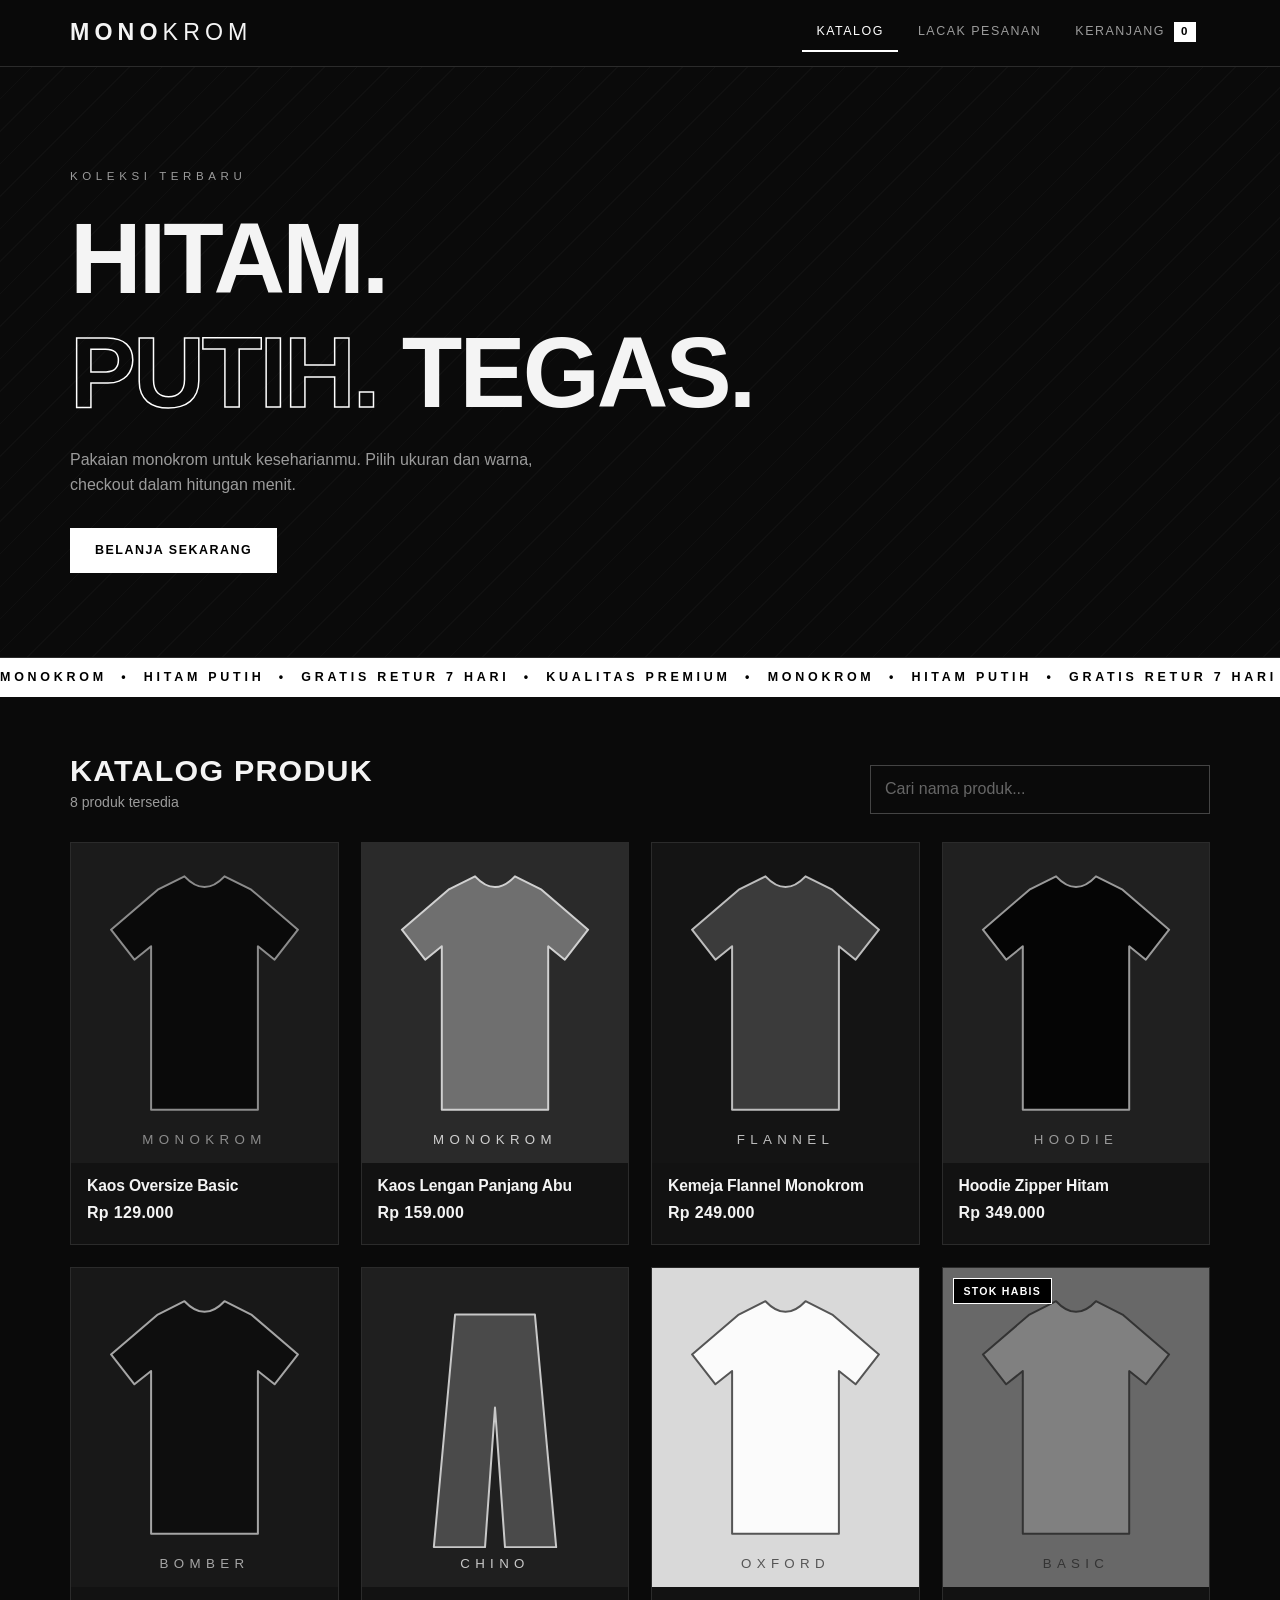
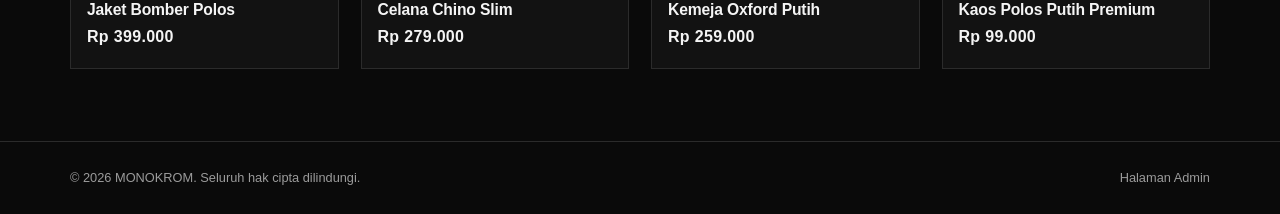
==== index.html @ c2c03dd7 "HTML CSS JAVASCRIPT" ====
<!DOCTYPE html>
<html lang="id">
<head>
  <meta charset="UTF-8">
  <meta name="viewport" content="width=device-width, initial-scale=1">
  <title>MONOKROM — Toko Baju Online</title>
  <link rel="stylesheet" href="style.css">
</head>
<body>

<header class="topbar">
  <div class="wrap bar">
    <a href="#katalog" class="brand">MONO<span>KROM</span></a>
    <nav class="nav">
      <a href="#katalog" data-route="katalog">Katalog</a>
      <a href="#pesanan" data-route="pesanan">Lacak Pesanan</a>
      <a href="#keranjang" data-route="keranjang">Keranjang <b id="cartCount">0</b></a>
    </nav>
  </div>
</header>

<main>

  <!-- ===== UC-01: KATALOG ===== -->
  <section id="view-katalog" class="view">
    <div class="hero">
      <div class="wrap">
        <small>Koleksi Terbaru</small>
        <h1>Hitam.<br><em>Putih.</em> Tegas.</h1>
        <p>Pakaian monokrom untuk keseharianmu. Pilih ukuran dan warna, checkout dalam hitungan menit.</p>
        <button class="btn btn-primary" id="btnShop">Belanja Sekarang</button>
      </div>
    </div>
    <div class="strip"><div id="strip"></div></div>

    <div class="section" id="produk">
      <div class="wrap">
        <div class="sec-head">
          <div>
            <h2>Katalog Produk</h2>
            <p id="resultInfo"></p>
          </div>
          <form class="search" id="searchForm" autocomplete="off">
            <input type="search" id="search" placeholder="Cari nama produk...">
          </form>
        </div>
        <div class="grid" id="productGrid"></div>
        <div class="empty hidden" id="noResult">
          <h3>Produk tidak ditemukan</h3>
          <p>Coba gunakan kata kunci lain.</p>
        </div>
      </div>
    </div>
  </section>

  <!-- ===== UC-02: KERANJANG ===== -->
  <section id="view-keranjang" class="view hidden">
    <div class="wrap page">
      <h1>Keranjang</h1>
      <p class="sub">Atur jumlah produk sebelum checkout.</p>
      <div class="layout">
        <div class="panel" id="cartBody"></div>
        <aside class="panel sticky" id="cartSummary">
          <h3>Ringkasan</h3>
          <div class="sum-line"><span>Total Item</span><span id="cartItems">0</span></div>
          <div class="sum-total"><span>Total</span><span id="cartTotal">Rp 0</span></div>
          <a href="#checkout" class="btn btn-primary btn-block" id="btnToCheckout">Lanjut Checkout</a>
          <a href="#katalog" class="btn btn-ghost btn-block" style="margin-top:10px">Lanjut Belanja</a>
        </aside>
      </div>
    </div>
  </section>

  <!-- ===== UC-03: CHECKOUT ===== -->
  <section id="view-checkout" class="view hidden">
    <div class="wrap page">
      <h1>Checkout</h1>
      <p class="sub">Isi data pemesanan dan pilih metode pembayaran.</p>
      <div class="notice warn hidden" id="stockAlert"></div>
      <form id="checkoutForm" novalidate>
        <div class="layout">
          <div class="panel">
            <h3>Data Pemesanan</h3>
            <div class="field" data-field="name">
              <label for="cName">Nama Lengkap</label>
              <input type="text" id="cName" placeholder="Nama penerima">
              <small class="err" data-err="name"></small>
            </div>
            <div class="field" data-field="phone">
              <label for="cPhone">Nomor HP</label>
              <input type="tel" id="cPhone" placeholder="081234567890">
              <small class="err" data-err="phone"></small>
            </div>
            <div class="field" data-field="address">
              <label for="cAddress">Alamat Pengiriman</label>
              <textarea id="cAddress" placeholder="Jalan, nomor, kelurahan, kota, provinsi, kode pos"></textarea>
              <small class="err" data-err="address"></small>
            </div>
            <div class="field" data-field="payment">
              <span class="lbl">Metode Pembayaran</span>
              <div class="pay">
                <label><input type="radio" name="payment" value="Transfer Bank"><span>Transfer Bank<small>Instruksi transfer dikirim setelah pesanan dibuat.</small></span></label>
                <label><input type="radio" name="payment" value="E-Wallet"><span>E-Wallet<small>OVO, GoPay, DANA, ShopeePay.</small></span></label>
                <label><input type="radio" name="payment" value="Bayar di Tempat (COD)"><span>Bayar di Tempat (COD)<small>Bayar tunai saat pesanan tiba.</small></span></label>
              </div>
              <small class="err" data-err="payment"></small>
            </div>
          </div>
          <aside class="panel sticky">
            <h3>Ringkasan Pesanan</h3>
            <div id="checkoutSummary"></div>
            <div class="sum-total"><span>Total</span><span id="checkoutTotal">Rp 0</span></div>
            <button type="submit" class="btn btn-primary btn-block">Buat Pesanan</button>
            <a href="#keranjang" class="btn btn-ghost btn-block" style="margin-top:10px">Kembali ke Keranjang</a>
          </aside>
        </div>
      </form>
    </div>
  </section>

  <!-- ===== Sukses ===== -->
  <section id="view-sukses" class="view hidden">
    <div class="wrap page">
      <div class="panel success" id="successBody"></div>
    </div>
  </section>

  <!-- ===== UC-04: LACAK PESANAN ===== -->
  <section id="view-pesanan" class="view hidden">
    <div class="wrap page">
      <h1>Lacak Pesanan</h1>
      <p class="sub">Masukkan nomor pesanan untuk melihat status pesananmu.</p>
      <form class="track-form" id="trackForm" autocomplete="off">
        <input type="text" id="trackInput" placeholder="Contoh: MK-XXXXXXXX">
        <button class="btn btn-primary" type="submit">Cari</button>
      </form>
      <div id="trackResult" style="margin-top:30px"></div>
    </div>
  </section>

</main>

<footer class="foot">
  <div class="wrap">
    <span>&copy; 2026 MONOKROM. Seluruh hak cipta dilindungi.</span>
    <a href="admin.html">Halaman Admin</a>
  </div>
</footer>

<!-- Modal detail produk -->
<div class="modal" id="modal">
  <div class="modal-box">
    <button class="modal-close" id="modalClose" aria-label="Tutup">&times;</button>
    <div id="modalBody"></div>
  </div>
</div>

<div class="toast" id="toast"></div>

<script src="https://cdnjs.cloudflare.com/ajax/libs/jquery/3.7.1/jquery.min.js"></script>
<script src="store.js"></script>
<script src="customer.js"></script>
</body>
</html>
---- style.css ----
/* ==========================================================
   MONOKROM - Tema hitam putih (dominan hitam)
   ========================================================== */
:root {
    --bg: #0a0a0a;
    --bg2: #121212;
    --bg3: #1a1a1a;
    --line: #2b2b2b;
    --line2: #444;
    --text: #f4f4f4;
    --muted: #9b9b9b;
    --white: #ffffff;
    --err: #ff6b6b;
    --font: 'Helvetica Neue', Helvetica, Arial, sans-serif;
}

* {
    box-sizing: border-box;
    margin: 0;
    padding: 0;
}

html {
    scroll-behavior: smooth;
}

body {
    background: var(--bg);
    color: var(--text);
    font-family: var(--font);
    line-height: 1.55;
    -webkit-font-smoothing: antialiased;
    min-height: 100vh;
    display: flex;
    flex-direction: column;
}

body.noscroll {
    overflow: hidden;
}

main {
    flex: 1;
}

img {
    display: block;
    max-width: 100%;
}

a {
    color: inherit;
    text-decoration: none;
}

button {
    font: inherit;
    color: inherit;
    background: none;
    border: 0;
    cursor: pointer;
}

input,
select,
textarea {
    font: inherit;
    color: var(--text);
    background: var(--bg);
    border: 1px solid var(--line2);
    padding: 11px 13px;
    width: 100%;
    border-radius: 0;
    outline: none;
    transition: border-color .15s;
}

input:focus,
select:focus,
textarea:focus {
    border-color: var(--white);
}

input::placeholder,
textarea::placeholder {
    color: #666;
}

textarea {
    resize: vertical;
    min-height: 90px;
}

select option {
    background: var(--bg);
}

.wrap {
    max-width: 1180px;
    margin: 0 auto;
    padding: 0 20px;
}

.hidden {
    display: none !important;
}

h1,
h2,
h3 {
    line-height: 1.15;
    letter-spacing: -.01em;
}

/* ---------- tombol ---------- */
.btn {
    display: inline-flex;
    align-items: center;
    justify-content: center;
    gap: 8px;
    padding: 12px 24px;
    border: 1px solid var(--white);
    font-weight: 700;
    font-size: .78rem;
    letter-spacing: .12em;
    text-transform: uppercase;
    transition: .18s;
    text-align: center;
}

.btn-primary {
    background: var(--white);
    color: #000;
}

.btn-primary:hover {
    background: #000;
    color: var(--white);
}

.btn-ghost:hover {
    background: var(--white);
    color: #000;
}

.btn-danger {
    border-color: var(--err);
    color: var(--err);
}

.btn-danger:hover {
    background: var(--err);
    color: #000;
}

.btn-sm {
    padding: 7px 13px;
    font-size: .68rem;
}

.btn-block {
    width: 100%;
}

.btn[disabled] {
    opacity: .3;
    cursor: not-allowed;
    pointer-events: none;
}

/* ---------- topbar ---------- */
.topbar {
    position: sticky;
    top: 0;
    z-index: 50;
    background: rgba(10, 10, 10, .92);
    backdrop-filter: blur(8px);
    border-bottom: 1px solid var(--line);
}

.bar {
    display: flex;
    align-items: center;
    justify-content: space-between;
    height: 66px;
    gap: 16px;
}

.brand {
    font-weight: 900;
    font-size: 1.45rem;
    letter-spacing: .22em;
}

.brand span {
    font-weight: 300;
}

.nav {
    display: flex;
    gap: 6px;
    align-items: center;
}

.nav a {
    padding: 8px 14px;
    font-size: .78rem;
    text-transform: uppercase;
    letter-spacing: .12em;
    color: var(--muted);
    border-bottom: 2px solid transparent;
}

.nav a:hover,
.nav a.active {
    color: var(--white);
    border-bottom-color: var(--white);
}

.nav b {
    display: inline-block;
    min-width: 22px;
    padding: 1px 6px;
    margin-left: 4px;
    background: var(--white);
    color: #000;
    text-align: center;
    font-size: .72rem;
}

/* ---------- hero ---------- */
.hero {
    padding: 96px 0 84px;
    border-bottom: 1px solid var(--line);
    background: repeating-linear-gradient(135deg, transparent 0 22px, rgba(255, 255, 255, .025) 22px 23px);
}

.hero small {
    letter-spacing: .4em;
    color: var(--muted);
    font-size: .72rem;
    text-transform: uppercase;
}

.hero h1 {
    font-size: clamp(2.6rem, 9vw, 6.2rem);
    font-weight: 900;
    text-transform: uppercase;
    margin: 14px 0 18px;
    letter-spacing: -.03em;
}

.hero h1 em {
    font-style: normal;
    -webkit-text-stroke: 1.5px var(--white);
    color: transparent;
}

.hero p {
    max-width: 520px;
    color: var(--muted);
    margin-bottom: 30px;
}

.strip {
    background: var(--white);
    color: #000;
    overflow: hidden;
    white-space: nowrap;
    padding: 10px 0;
    font-weight: 800;
    letter-spacing: .3em;
    font-size: .78rem;
    text-transform: uppercase;
}

.strip div {
    display: inline-block;
    animation: slide 28s linear infinite;
}

@keyframes slide {
    from {
        transform: translateX(0);
    }

    to {
        transform: translateX(-50%);
    }
}

/* ---------- katalog ---------- */
.section {
    padding: 56px 0 72px;
}

.sec-head {
    display: flex;
    justify-content: space-between;
    align-items: flex-end;
    gap: 20px;
    flex-wrap: wrap;
    margin-bottom: 28px;
}

.sec-head h2 {
    font-size: 1.9rem;
    text-transform: uppercase;
    letter-spacing: .04em;
}

.sec-head p {
    color: var(--muted);
    font-size: .88rem;
    margin-top: 4px;
}

.search {
    position: relative;
    width: 100%;
    max-width: 340px;
}

.search input {
    padding-left: 14px;
}

.grid {
    display: grid;
    grid-template-columns: repeat(auto-fill, minmax(230px, 1fr));
    gap: 22px;
}

.card {
    background: var(--bg2);
    border: 1px solid var(--line);
    cursor: pointer;
    transition: .2s;
    display: flex;
    flex-direction: column;
}

.card:hover {
    border-color: var(--white);
    transform: translateY(-4px);
}

.thumb {
    position: relative;
    aspect-ratio: 5/6;
    overflow: hidden;
    background: var(--bg3);
}

.thumb img {
    width: 100%;
    height: 100%;
    object-fit: cover;
    transition: transform .4s;
}

.card:hover .thumb img {
    transform: scale(1.05);
}

.card .info {
    padding: 14px 16px 18px;
}

.card h3 {
    font-size: .98rem;
    font-weight: 600;
    margin-bottom: 6px;
}

.price {
    font-weight: 800;
    letter-spacing: .02em;
}

.tag {
    position: absolute;
    top: 10px;
    left: 10px;
    background: var(--white);
    color: #000;
    padding: 4px 10px;
    font-size: .66rem;
    font-weight: 800;
    letter-spacing: .12em;
    text-transform: uppercase;
}

.tag.dark {
    background: #000;
    color: var(--white);
    border: 1px solid var(--white);
}

.card.soldout .thumb img {
    filter: grayscale(1) brightness(.5);
}

.empty {
    text-align: center;
    padding: 70px 20px;
    border: 1px dashed var(--line2);
    color: var(--muted);
}

.empty h3 {
    color: var(--text);
    margin-bottom: 6px;
}

.empty .btn {
    margin-top: 18px;
}

/* ---------- modal ---------- */
.modal {
    position: fixed;
    inset: 0;
    z-index: 100;
    background: rgba(0, 0, 0, .82);
    display: none;
    align-items: center;
    justify-content: center;
    padding: 20px;
    overflow: auto;
}

.modal.open {
    display: flex;
}

.modal-box {
    position: relative;
    background: var(--bg2);
    border: 1px solid var(--line2);
    width: 100%;
    max-width: 880px;
    max-height: 94vh;
    overflow: auto;
}

.modal-box.narrow {
    max-width: 620px;
}

.modal-close {
    position: absolute;
    top: 8px;
    right: 14px;
    font-size: 2rem;
    line-height: 1;
    color: var(--muted);
    z-index: 2;
}

.modal-close:hover {
    color: var(--white);
}

.detail {
    display: grid;
    grid-template-columns: 1fr 1fr;
}

.detail .dimg {
    background: var(--bg3);
}

.detail .dimg img {
    width: 100%;
    height: 100%;
    object-fit: cover;
}

.detail .dinfo {
    padding: 34px 30px;
}

.detail h2 {
    font-size: 1.6rem;
    margin-bottom: 8px;
}

.detail .price {
    font-size: 1.25rem;
    margin-bottom: 14px;
}

.detail .desc {
    color: var(--muted);
    font-size: .9rem;
    margin-bottom: 20px;
}

.opt {
    margin-bottom: 18px;
}

.opt>label,
.lbl {
    display: block;
    font-size: .7rem;
    text-transform: uppercase;
    letter-spacing: .14em;
    color: var(--muted);
    margin-bottom: 8px;
    font-weight: 700;
}

.chips {
    display: flex;
    gap: 8px;
    flex-wrap: wrap;
}

.chip {
    min-width: 46px;
    padding: 9px 16px;
    border: 1px solid var(--line2);
    font-size: .85rem;
    transition: .15s;
}

.chip:hover {
    border-color: var(--white);
}

.chip.active {
    background: var(--white);
    color: #000;
    border-color: var(--white);
    font-weight: 700;
}

.qty {
    display: inline-flex;
    border: 1px solid var(--line2);
}

.qty button {
    width: 38px;
    height: 40px;
    font-size: 1.1rem;
}

.qty button:hover {
    background: var(--white);
    color: #000;
}

.qty input {
    width: 56px;
    text-align: center;
    border: 0;
    border-left: 1px solid var(--line2);
    border-right: 1px solid var(--line2);
    padding: 0;
    -moz-appearance: textfield;
}

.qty input::-webkit-outer-spin-button,
.qty input::-webkit-inner-spin-button {
    -webkit-appearance: none;
}

.stock-note {
    margin-left: 12px;
    font-size: .8rem;
    color: var(--muted);
}

.notice {
    border: 1px solid var(--line2);
    padding: 12px 14px;
    font-size: .85rem;
    color: var(--muted);
    margin-bottom: 14px;
}

.notice.warn {
    border-color: var(--err);
    color: var(--err);
}

/* ---------- halaman umum ---------- */
.page {
    padding: 48px 0 80px;
}

.page h1 {
    font-size: 2rem;
    text-transform: uppercase;
    letter-spacing: .05em;
    margin-bottom: 6px;
}

.page .sub {
    color: var(--muted);
    margin-bottom: 30px;
}

.layout {
    display: grid;
    grid-template-columns: 1fr 340px;
    gap: 28px;
    align-items: start;
}

.panel {
    background: var(--bg2);
    border: 1px solid var(--line);
    padding: 22px;
}

.panel h3 {
    font-size: .8rem;
    text-transform: uppercase;
    letter-spacing: .15em;
    margin-bottom: 16px;
    color: var(--muted);
}

.sticky {
    position: sticky;
    top: 90px;
}

/* ---------- keranjang ---------- */
.cart-row {
    display: grid;
    grid-template-columns: 84px 1fr auto;
    gap: 16px;
    padding: 16px 0;
    border-bottom: 1px solid var(--line);
    align-items: center;
}

.cart-row:first-child {
    padding-top: 0;
}

.cart-row img {
    width: 84px;
    height: 100px;
    object-fit: cover;
    background: var(--bg3);
}

.cart-row h4 {
    font-size: .98rem;
    font-weight: 600;
}

.cart-row .meta {
    color: var(--muted);
    font-size: .82rem;
    margin: 2px 0 10px;
}

.cart-row .sub {
    text-align: right;
}

.cart-row .sub b {
    display: block;
    margin-bottom: 10px;
}

.lnk {
    color: var(--muted);
    font-size: .78rem;
    text-decoration: underline;
}

.lnk:hover {
    color: var(--err);
}

.sum-line {
    display: flex;
    justify-content: space-between;
    padding: 7px 0;
    font-size: .9rem;
    color: var(--muted);
}

.sum-total {
    display: flex;
    justify-content: space-between;
    padding: 16px 0 18px;
    margin-top: 8px;
    border-top: 1px solid var(--line2);
    font-weight: 800;
    font-size: 1.15rem;
}

.sum-item {
    display: flex;
    justify-content: space-between;
    gap: 12px;
    font-size: .86rem;
    padding: 6px 0;
}

.sum-item span:first-child {
    color: var(--muted);
}

/* ---------- form ---------- */
.field {
    margin-bottom: 18px;
}

.field label {
    display: block;
    font-size: .7rem;
    text-transform: uppercase;
    letter-spacing: .14em;
    color: var(--muted);
    margin-bottom: 7px;
    font-weight: 700;
}

.err {
    display: block;
    color: var(--err);
    font-size: .78rem;
    margin-top: 5px;
    min-height: 0;
}

.field.bad input,
.field.bad textarea,
.field.bad select {
    border-color: var(--err);
}

.pay {
    display: grid;
    gap: 10px;
}

.pay label {
    display: flex;
    gap: 12px;
    align-items: flex-start;
    border: 1px solid var(--line2);
    padding: 13px 15px;
    cursor: pointer;
    transition: .15s;
    text-transform: none;
    letter-spacing: 0;
    color: var(--text);
    font-size: .92rem;
    font-weight: 400;
    margin: 0;
}

.pay label:hover {
    border-color: var(--white);
}

.pay input {
    width: auto;
    margin-top: 4px;
    accent-color: #fff;
}

.pay small {
    display: block;
    color: var(--muted);
    font-size: .78rem;
}

.pay label:has(input:checked) {
    border-color: var(--white);
    background: var(--bg3);
}

/* ---------- sukses & lacak ---------- */
.success {
    text-align: center;
    max-width: 560px;
    margin: 0 auto;
    padding: 44px 30px;
}

.success .check {
    width: 68px;
    height: 68px;
    border: 2px solid var(--white);
    border-radius: 50%;
    display: grid;
    place-items: center;
    margin: 0 auto 20px;
    font-size: 1.9rem;
}

.order-no {
    font-size: 1.7rem;
    font-weight: 900;
    letter-spacing: .12em;
    border: 1px dashed var(--white);
    padding: 14px 10px;
    margin: 18px 0 8px;
    user-select: all;
    word-break: break-all;
}

.track-form {
    display: flex;
    gap: 10px;
    max-width: 560px;
}

.track-form input {
    text-transform: uppercase;
    letter-spacing: .08em;
}

.stepper {
    display: grid;
    grid-template-columns: repeat(3, 1fr);
    margin: 24px 0 30px;
    position: relative;
}

.step {
    text-align: center;
    position: relative;
    color: var(--muted);
    font-size: .82rem;
}

.step::before {
    content: '';
    position: absolute;
    top: 15px;
    left: -50%;
    width: 100%;
    height: 2px;
    background: var(--line2);
}

.step:first-child::before {
    display: none;
}

.step .dot {
    position: relative;
    z-index: 1;
    width: 32px;
    height: 32px;
    margin: 0 auto 8px;
    border: 2px solid var(--line2);
    background: var(--bg);
    border-radius: 50%;
    display: grid;
    place-items: center;
    font-weight: 800;
    font-size: .8rem;
}

.step.done {
    color: var(--text);
}

.step.done::before {
    background: var(--white);
}

.step.done .dot {
    background: var(--white);
    border-color: var(--white);
    color: #000;
}

.step.current .dot {
    box-shadow: 0 0 0 4px rgba(255, 255, 255, .2);
}

.kv {
    display: grid;
    grid-template-columns: 140px 1fr;
    gap: 8px 14px;
    font-size: .9rem;
    margin-bottom: 18px;
}

.kv dt {
    color: var(--muted);
}

.items-list .sum-item {
    border-bottom: 1px solid var(--line);
    padding: 10px 0;
}

/* ---------- badge status ---------- */
.badge {
    display: inline-block;
    padding: 4px 11px;
    font-size: .68rem;
    text-transform: uppercase;
    letter-spacing: .12em;
    font-weight: 800;
    border: 1px solid var(--white);
}

.badge.Diproses {
    background: transparent;
    color: var(--white);
}

.badge.Dikirim {
    background: #888;
    color: #000;
    border-color: #888;
}

.badge.Selesai {
    background: var(--white);
    color: #000;
}

.badge.low {
    border-color: var(--err);
    color: var(--err);
}

/* ---------- admin ---------- */
.login-box {
    max-width: 400px;
    margin: 90px auto;
    padding: 34px;
    background: var(--bg2);
    border: 1px solid var(--line2);
}

.login-box h1 {
    font-size: 1.4rem;
    letter-spacing: .15em;
    text-transform: uppercase;
    margin-bottom: 4px;
}

.login-box p.hint {
    color: var(--muted);
    font-size: .8rem;
    margin: 14px 0 0;
    text-align: center;
}

.stats {
    display: grid;
    grid-template-columns: repeat(4, 1fr);
    gap: 14px;
    margin-bottom: 26px;
}

.stat {
    background: var(--bg2);
    border: 1px solid var(--line);
    padding: 18px 20px;
}

.stat b {
    display: block;
    font-size: 1.9rem;
    font-weight: 900;
}

.stat span {
    font-size: .7rem;
    letter-spacing: .14em;
    text-transform: uppercase;
    color: var(--muted);
}

.tabs {
    display: flex;
    border-bottom: 1px solid var(--line);
    margin-bottom: 22px;
    gap: 4px;
}

.tab {
    padding: 12px 22px;
    font-size: .8rem;
    text-transform: uppercase;
    letter-spacing: .14em;
    color: var(--muted);
    border-bottom: 2px solid transparent;
    margin-bottom: -1px;
}

.tab.active {
    color: var(--white);
    border-bottom-color: var(--white);
}

.toolbar {
    display: flex;
    gap: 10px;
    justify-content: space-between;
    margin-bottom: 16px;
    flex-wrap: wrap;
}

.toolbar .filters {
    display: flex;
    gap: 10px;
    flex-wrap: wrap;
}

.toolbar input,
.toolbar select {
    width: auto;
    min-width: 200px;
}

.table-wrap {
    overflow-x: auto;
    border: 1px solid var(--line);
    background: var(--bg2);
}

table {
    width: 100%;
    border-collapse: collapse;
    font-size: .88rem;
    min-width: 720px;
}

th {
    text-align: left;
    padding: 13px 14px;
    font-size: .68rem;
    text-transform: uppercase;
    letter-spacing: .13em;
    color: var(--muted);
    border-bottom: 1px solid var(--line2);
    white-space: nowrap;
}

td {
    padding: 12px 14px;
    border-bottom: 1px solid var(--line);
    vertical-align: middle;
}

tr:last-child td {
    border-bottom: 0;
}

td img {
    width: 52px;
    height: 62px;
    object-fit: cover;
    background: var(--bg3);
}

.stock-edit {
    display: flex;
    gap: 6px;
    align-items: center;
}

.stock-edit input {
    width: 74px;
    padding: 7px 8px;
}

.row-actions {
    display: flex;
    gap: 6px;
    flex-wrap: wrap;
}

.form-grid {
    display: grid;
    grid-template-columns: 1fr 1fr;
    gap: 0 16px;
}

.form-grid .full {
    grid-column: 1 / -1;
}

.modal-form {
    padding: 30px;
}

.modal-form h2 {
    margin-bottom: 22px;
    text-transform: uppercase;
    letter-spacing: .06em;
    font-size: 1.3rem;
}

.checks {
    display: flex;
    gap: 8px;
    flex-wrap: wrap;
}

.checks label {
    display: inline-flex;
    align-items: center;
    gap: 6px;
    border: 1px solid var(--line2);
    padding: 8px 14px;
    cursor: pointer;
    font-size: .85rem;
    text-transform: none;
    letter-spacing: 0;
    color: var(--text);
    margin: 0;
    font-weight: 400;
}

.checks input {
    width: auto;
    accent-color: #fff;
}

.preview {
    width: 120px;
    height: 144px;
    object-fit: cover;
    border: 1px solid var(--line2);
    margin-top: 10px;
    background: var(--bg3);
}

.form-actions {
    display: flex;
    gap: 10px;
    justify-content: flex-end;
    margin-top: 10px;
}

/* ---------- footer & toast ---------- */
.foot {
    border-top: 1px solid var(--line);
    padding: 26px 0;
    color: var(--muted);
    font-size: .8rem;
}

.foot .wrap {
    display: flex;
    justify-content: space-between;
    flex-wrap: wrap;
    gap: 10px;
}

.foot a:hover {
    color: var(--white);
}

.toast {
    position: fixed;
    left: 50%;
    bottom: 28px;
    transform: translate(-50%, 30px);
    opacity: 0;
    pointer-events: none;
    z-index: 200;
    background: var(--white);
    color: #000;
    padding: 13px 24px;
    font-weight: 700;
    font-size: .85rem;
    max-width: 92vw;
    text-align: center;
    transition: .25s;
}

.toast.show {
    opacity: 1;
    transform: translate(-50%, 0);
}

.toast.error {
    background: var(--err);
}

/* ---------- responsif ---------- */
@media (max-width: 860px) {
    .detail {
        grid-template-columns: 1fr;
    }

    .detail .dimg {
        max-height: 340px;
    }

    .layout {
        grid-template-columns: 1fr;
    }

    .sticky {
        position: static;
    }

    .stats {
        grid-template-columns: repeat(2, 1fr);
    }
}

@media (max-width: 560px) {
    .bar {
        height: auto;
        padding: 12px 0;
        flex-wrap: wrap;
        justify-content: center;
    }

    .nav a {
        padding: 6px 10px;
        font-size: .7rem;
    }

    .hero {
        padding: 60px 0 54px;
    }

    .cart-row {
        grid-template-columns: 70px 1fr;
    }

    .cart-row img {
        width: 70px;
        height: 86px;
    }

    .cart-row .sub {
        grid-column: 1 / -1;
        display: flex;
        justify-content: space-between;
        align-items: center;
        text-align: left;
    }

    .cart-row .sub b {
        margin: 0;
    }

    .form-grid {
        grid-template-columns: 1fr;
    }

    .track-form {
        flex-direction: column;
    }

    .kv {
        grid-template-columns: 1fr;
        gap: 0;
    }

    .kv dd {
        margin-bottom: 10px;
    }

    .modal-form {
        padding: 22px 18px;
    }
}
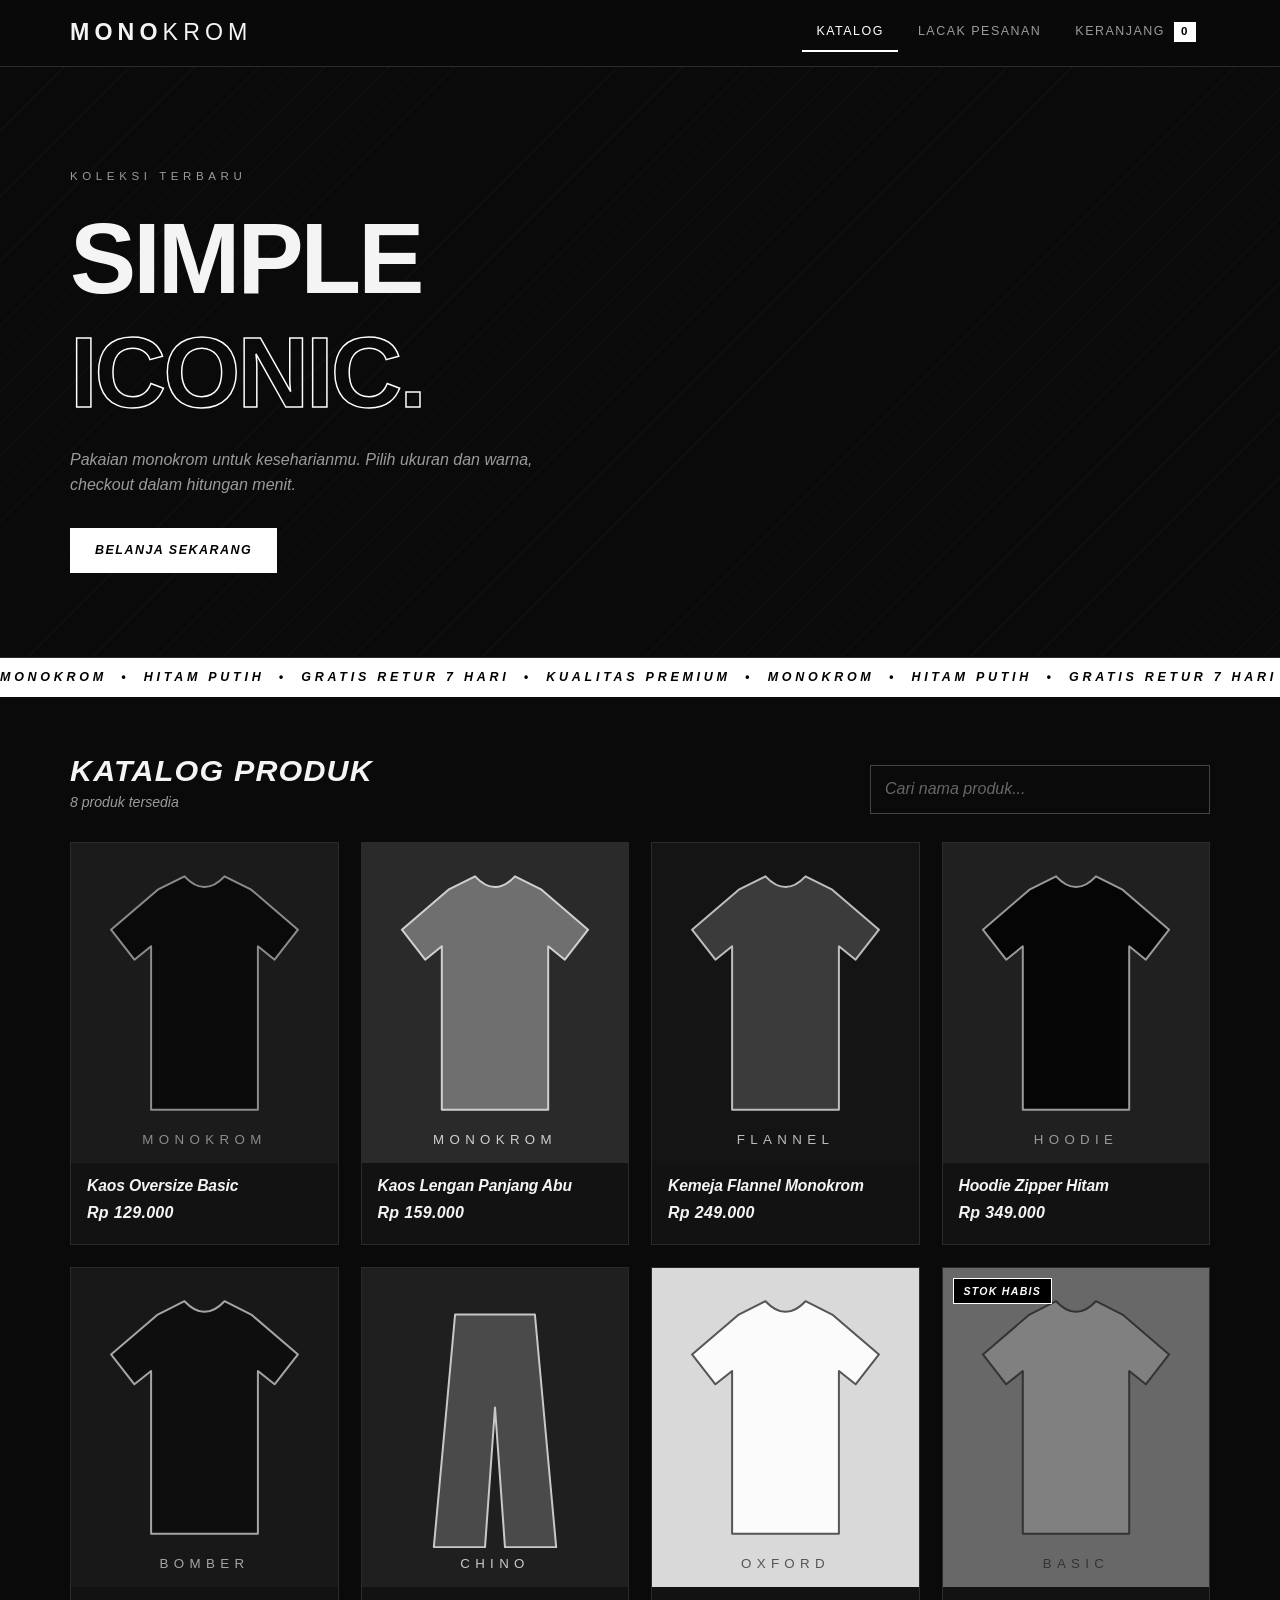
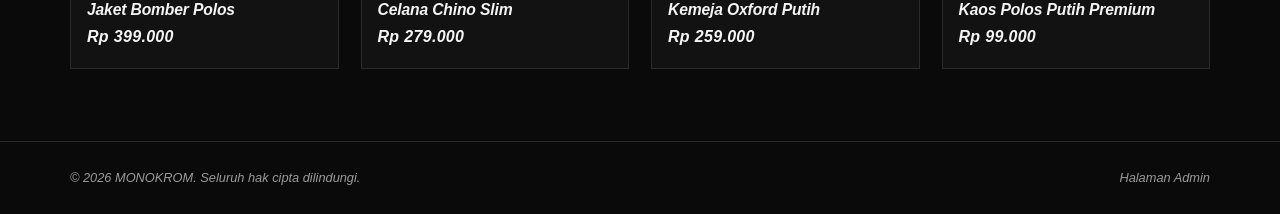
==== commit 426693c2: "Update landing page headline Updated product catalog section and checkout details." ====
--- a/index.html
+++ b/index.html
@@ -26,7 +26,7 @@
     <div class="hero">
       <div class="wrap">
         <small>Koleksi Terbaru</small>
-        <h1>Hitam.<br><em>Putih.</em> Tegas.</h1>
+        <h1>SIMPLE<br><em>ICONIC.</h1>
         <p>Pakaian monokrom untuk keseharianmu. Pilih ukuran dan warna, checkout dalam hitungan menit.</p>
         <button class="btn btn-primary" id="btnShop">Belanja Sekarang</button>
       </div>
@@ -161,4 +161,4 @@
 <script src="store.js"></script>
 <script src="customer.js"></script>
 </body>
-</html>+</html>
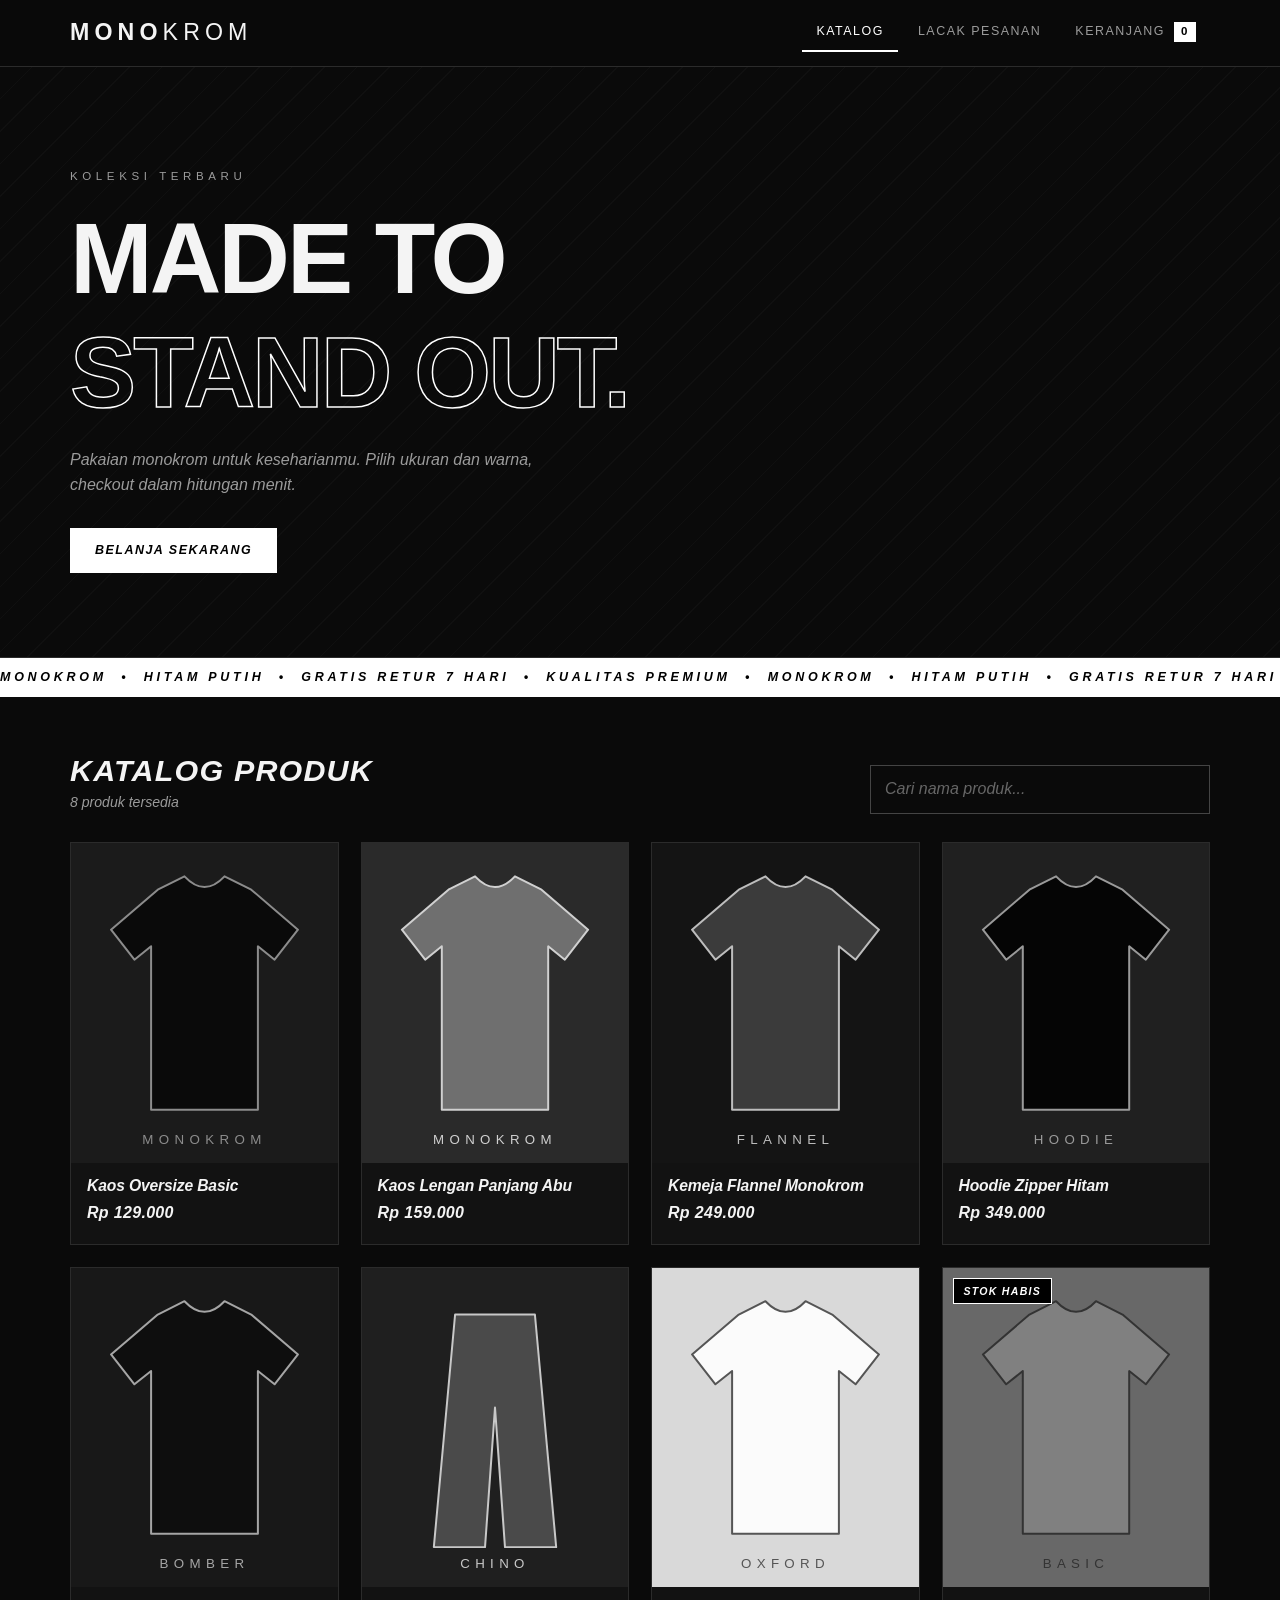
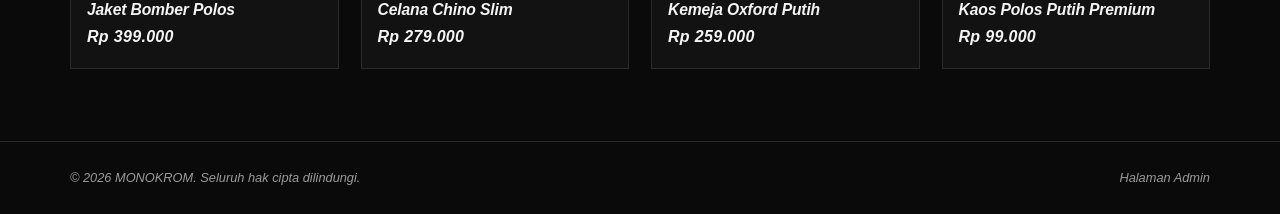
==== commit 6bd4a2cf: "HTML CSS JAVASCRIPT Updated product catalog section and checkout details." ====
--- a/index.html
+++ b/index.html
@@ -26,7 +26,7 @@
     <div class="hero">
       <div class="wrap">
         <small>Koleksi Terbaru</small>
-        <h1>SIMPLE<br><em>ICONIC.</h1>
+        <h1>MADE TO<br><em>STAND OUT.</h1>
         <p>Pakaian monokrom untuk keseharianmu. Pilih ukuran dan warna, checkout dalam hitungan menit.</p>
         <button class="btn btn-primary" id="btnShop">Belanja Sekarang</button>
       </div>
